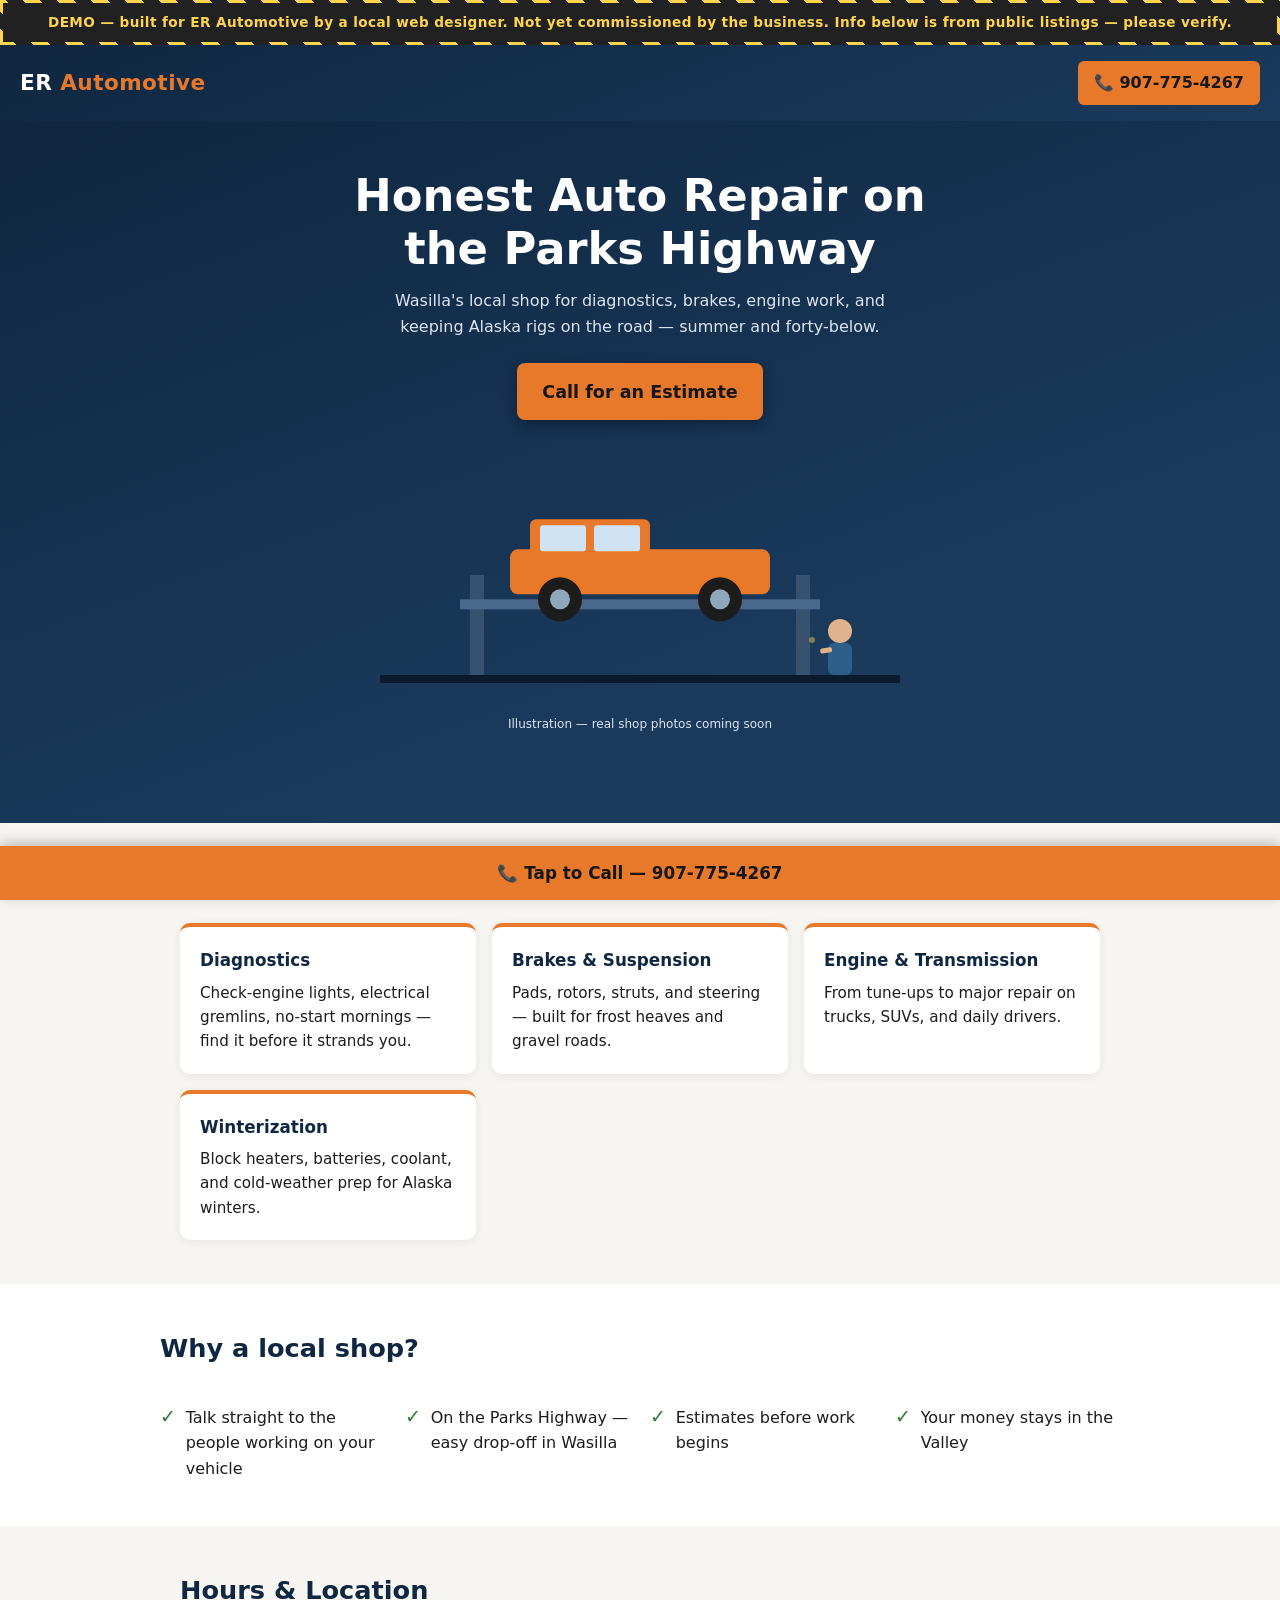
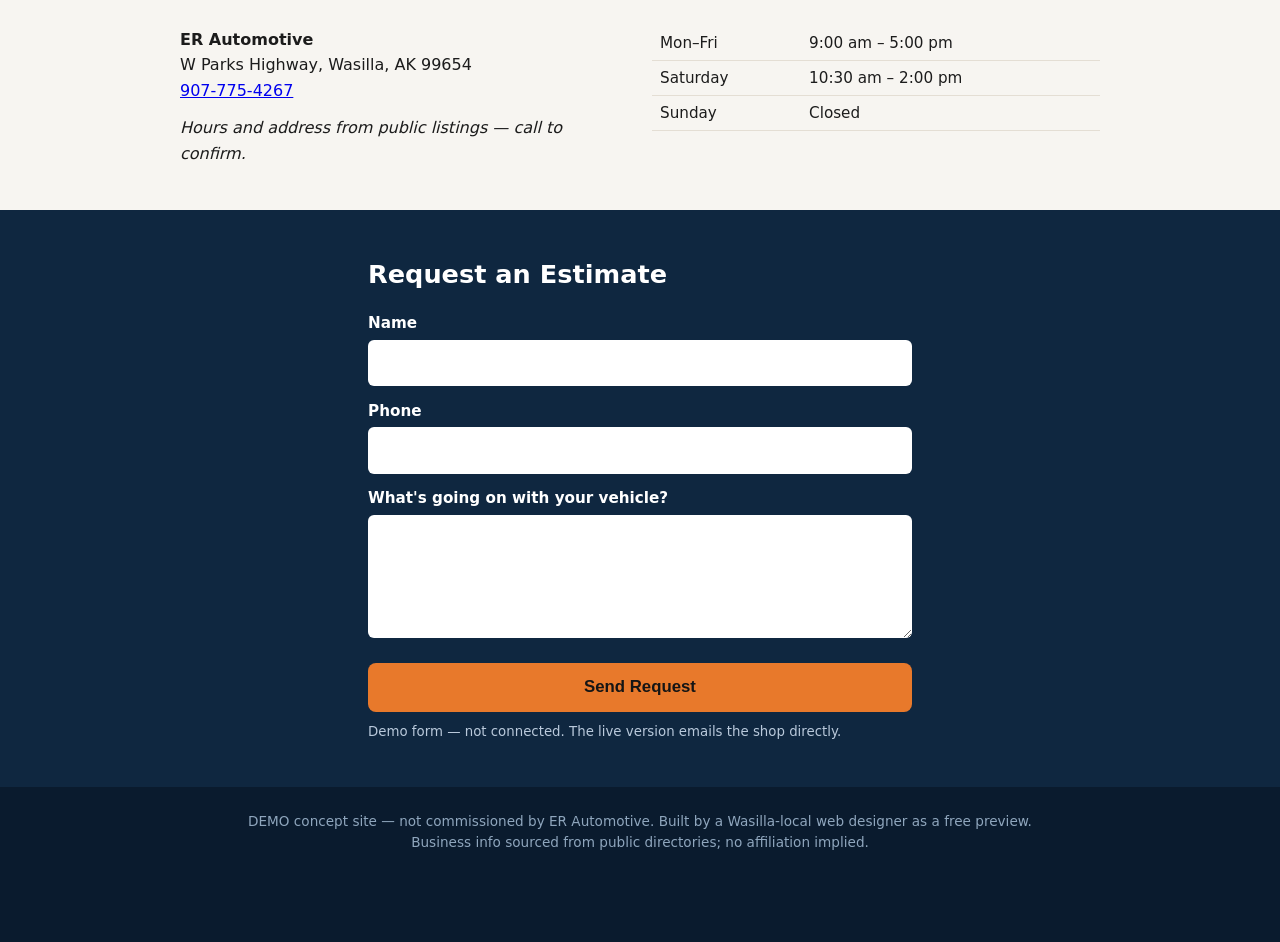
==== index.html @ adf7c4b4 "ER Automotive demo site (DEMO banner + noindex)" ====
<!DOCTYPE html>
<html lang="en">
<head>
<meta charset="UTF-8">
<meta name="viewport" content="width=device-width, initial-scale=1.0">
<meta name="robots" content="noindex, nofollow"><!-- DEMO: keep noindex until commissioned -->
<title>ER Automotive — Auto Repair in Wasilla, AK | DEMO</title>
<meta name="description" content="DEMO website concept for ER Automotive, Wasilla AK — honest auto repair on the Parks Highway.">
<meta name="theme-color" content="#0f2740">
<style>
:root{
  --navy:#0f2740; --navy2:#1b3a5c; --accent:#e8792b; --accent-dark:#c25f17;
  --paper:#f7f5f1; --ink:#1c1c1c; --ok:#2e7d32;
}
*{margin:0;padding:0;box-sizing:border-box}
html{scroll-behavior:smooth}
@media (prefers-reduced-motion: reduce){html{scroll-behavior:auto}*{animation:none!important;transition:none!important}}
body{font-family:system-ui,-apple-system,"Segoe UI",Roboto,sans-serif;color:var(--ink);background:var(--paper);line-height:1.6}
.demo-banner{background:repeating-linear-gradient(45deg,#ffd54f,#ffd54f 12px,#212121 12px,#212121 24px);padding:3px}
.demo-banner p{background:#212121;color:#ffd54f;text-align:center;font-weight:700;font-size:.85rem;padding:.55rem .75rem;letter-spacing:.03em}
header{background:linear-gradient(160deg,var(--navy),var(--navy2));color:#fff;padding:1rem 1.25rem;display:flex;align-items:center;justify-content:space-between;flex-wrap:wrap;gap:.5rem}
.logo{font-size:1.35rem;font-weight:800;letter-spacing:.02em}
.logo span{color:var(--accent)}
.call-top{background:var(--accent);color:#151515;font-weight:800;text-decoration:none;padding:.55rem 1rem;border-radius:6px}
.call-top:hover,.call-top:focus{background:#ffd54f}
.hero{background:linear-gradient(160deg,var(--navy) 0%,var(--navy2) 70%);color:#fff;padding:3rem 1.25rem 4rem;text-align:center}
.hero h1{font-size:clamp(1.7rem,5vw,2.8rem);line-height:1.2;max-width:38rem;margin:0 auto .75rem}
.hero p{max-width:34rem;margin:0 auto 1.5rem;color:#dbe6f2}
.cta{display:inline-block;background:var(--accent);color:#151515;font-weight:800;font-size:1.1rem;text-decoration:none;padding:.9rem 1.6rem;border-radius:8px;box-shadow:0 4px 14px rgba(0,0,0,.35)}
.cta:hover,.cta:focus{background:#ffd54f}
.hero-svg{max-width:520px;width:92%;margin:2.2rem auto 0;display:block}
.svg-caption{font-size:.75rem;color:#9fb4ca;margin-top:.4rem}
section{padding:2.75rem 1.25rem;max-width:60rem;margin:0 auto}
h2{font-size:1.6rem;color:var(--navy);margin-bottom:1rem}
.services{display:grid;grid-template-columns:repeat(auto-fit,minmax(230px,1fr));gap:1rem}
.card{background:#fff;border-radius:10px;padding:1.25rem;box-shadow:0 2px 8px rgba(15,39,64,.08);border-top:4px solid var(--accent)}
.card h3{color:var(--navy);margin-bottom:.4rem;font-size:1.05rem}
.card p{font-size:.95rem}
.why{background:#fff}
.why-wrap{max-width:60rem;margin:0 auto;display:grid;grid-template-columns:repeat(auto-fit,minmax(220px,1fr));gap:1.25rem}
.why-item{display:flex;gap:.6rem;align-items:flex-start}
.check{color:var(--ok);font-weight:900;font-size:1.2rem;line-height:1.3}
.hours-nap{display:grid;grid-template-columns:repeat(auto-fit,minmax(250px,1fr));gap:1.5rem}
.hours-nap table{border-collapse:collapse;width:100%}
.hours-nap td{padding:.3rem .5rem;border-bottom:1px solid #e4ded4;font-size:.95rem}
.quote{background:var(--navy);color:#fff}
.quote-inner{max-width:34rem;margin:0 auto}
.quote h2{color:#fff}
.quote label{display:block;font-weight:600;margin:.8rem 0 .25rem;font-size:.95rem}
.quote input,.quote textarea{width:100%;padding:.65rem;border:none;border-radius:6px;font:inherit}
.quote button{margin-top:1.1rem;width:100%;background:var(--accent);color:#151515;font-weight:800;font-size:1.05rem;border:none;padding:.9rem;border-radius:8px;cursor:pointer}
.quote button:hover{background:#ffd54f}
.quote small{display:block;margin-top:.6rem;color:#b9c9db}
footer{background:#0a1b2e;color:#8fa6bd;text-align:center;padding:1.5rem 1rem 5.5rem;font-size:.85rem}
.sticky-call{position:fixed;bottom:0;left:0;right:0;background:var(--accent);text-align:center;padding:.85rem;z-index:50;box-shadow:0 -3px 12px rgba(0,0,0,.25)}
.sticky-call a{color:#151515;font-weight:800;text-decoration:none;font-size:1.05rem}
.reveal{opacity:0;transform:translateY(18px);transition:opacity .6s ease,transform .6s ease}
.reveal.in{opacity:1;transform:none}
@media (max-width:480px){.hero{padding:2.2rem 1rem 3rem}section{padding:2rem 1rem}}
</style>
</head>
<body>

<div class="demo-banner"><p>DEMO — built for ER Automotive by a local web designer. Not yet commissioned by the business. Info below is from public listings — please verify.</p></div>

<header>
  <div class="logo">ER <span>Automotive</span></div>
  <!-- JUAN: verify phone with owner before commissioning -->
  <a class="call-top" href="tel:+19077754267">📞 907-775-4267</a>
</header>

<section class="hero" style="max-width:none">
  <h1>Honest Auto Repair on the Parks Highway</h1>
  <p>Wasilla's local shop for diagnostics, brakes, engine work, and keeping Alaska rigs on the road — summer and forty-below.</p>
  <a class="cta" href="tel:+19077754267">Call for an Estimate</a>
  <!-- Animated inline SVG: mechanic + truck on lift. Illustration, not a photo. -->
  <svg class="hero-svg" viewBox="0 0 520 260" role="img" aria-label="Illustration of a mechanic working on a pickup truck on a lift">
    <rect x="0" y="220" width="520" height="8" fill="#0a1b2e"/>
    <!-- lift posts -->
    <rect x="90" y="120" width="14" height="100" fill="#37516e"/>
    <rect x="416" y="120" width="14" height="100" fill="#37516e"/>
    <rect x="80" y="150" width="360" height="10" fill="#4a698c">
      <animate attributeName="y" values="150;140;150" dur="6s" repeatCount="indefinite"/>
    </rect>
    <!-- truck body -->
    <g>
      <animateTransform attributeName="transform" type="translate" values="0 0;0 -10;0 0" dur="6s" repeatCount="indefinite"/>
      <rect x="130" y="100" width="260" height="45" rx="8" fill="#e8792b"/>
      <rect x="150" y="70" width="120" height="40" rx="6" fill="#e8792b"/>
      <rect x="160" y="76" width="46" height="26" rx="3" fill="#cfe3f5"/>
      <rect x="214" y="76" width="46" height="26" rx="3" fill="#cfe3f5"/>
      <circle cx="180" cy="150" r="22" fill="#1c1c1c"/><circle cx="180" cy="150" r="10" fill="#8fa6bd"/>
      <circle cx="340" cy="150" r="22" fill="#1c1c1c"/><circle cx="340" cy="150" r="10" fill="#8fa6bd"/>
    </g>
    <!-- mechanic -->
    <g>
      <circle cx="460" cy="176" r="12" fill="#e0b18a"/>
      <rect x="448" y="188" width="24" height="32" rx="6" fill="#2e5f8a"/>
      <rect x="440" y="192" width="12" height="5" rx="2" fill="#e0b18a">
        <animateTransform attributeName="transform" type="rotate" values="0 452 194;-20 452 194;0 452 194" dur="2.2s" repeatCount="indefinite"/>
      </rect>
    </g>
    <!-- wrench sparkle -->
    <circle cx="432" cy="185" r="3" fill="#ffd54f">
      <animate attributeName="opacity" values="0;1;0" dur="2.2s" repeatCount="indefinite"/>
    </circle>
  </svg>
  <p class="svg-caption">Illustration — real shop photos coming soon</p>
</section>

<section class="reveal">
  <h2>Services</h2>
  <div class="services">
    <div class="card"><h3>Diagnostics</h3><p>Check-engine lights, electrical gremlins, no-start mornings — find it before it strands you.</p></div>
    <div class="card"><h3>Brakes &amp; Suspension</h3><p>Pads, rotors, struts, and steering — built for frost heaves and gravel roads.</p></div>
    <div class="card"><h3>Engine &amp; Transmission</h3><p>From tune-ups to major repair on trucks, SUVs, and daily drivers.</p></div>
    <div class="card"><h3>Winterization</h3><p>Block heaters, batteries, coolant, and cold-weather prep for Alaska winters.</p></div>
  </div>
  <!-- JUAN: confirm actual service list with owner — these are typical shop services, not verified claims -->
</section>

<section class="why reveal" style="max-width:none">
  <div class="why-wrap">
    <h2 style="grid-column:1/-1">Why a local shop?</h2>
    <div class="why-item"><span class="check">✓</span><p>Talk straight to the people working on your vehicle</p></div>
    <div class="why-item"><span class="check">✓</span><p>On the Parks Highway — easy drop-off in Wasilla</p></div>
    <div class="why-item"><span class="check">✓</span><p>Estimates before work begins</p></div>
    <div class="why-item"><span class="check">✓</span><p>Your money stays in the Valley</p></div>
  </div>
</section>

<section class="reveal">
  <h2>Hours &amp; Location</h2>
  <div class="hours-nap">
    <div>
      <!-- JUAN: ADDRESS CONFLICT in public listings (601 vs 3802 W Parks Hwy) — verify with owner -->
      <p><strong>ER Automotive</strong><br>W Parks Highway, Wasilla, AK 99654<br>
      <a href="tel:+19077754267">907-775-4267</a></p>
      <p style="margin-top:.75rem"><em>Hours and address from public listings — call to confirm.</em></p>
    </div>
    <div>
      <table>
        <tr><td>Mon–Fri</td><td>9:00 am – 5:00 pm</td></tr>
        <tr><td>Saturday</td><td>10:30 am – 2:00 pm</td></tr>
        <tr><td>Sunday</td><td>Closed</td></tr>
      </table>
    </div>
  </div>
</section>

<section class="quote reveal" style="max-width:none">
  <div class="quote-inner">
    <h2>Request an Estimate</h2>
    <!-- DEMO: form disabled. On commission: action="https://formsubmit.co/OWNER_EMAIL" method="POST" -->
    <form onsubmit="alert('Demo form — not connected yet. On the live site this goes straight to the shop\'s email.');return false">
      <label for="n">Name</label><input id="n" name="name" required>
      <label for="p">Phone</label><input id="p" name="phone" type="tel" required>
      <label for="m">What's going on with your vehicle?</label><textarea id="m" name="message" rows="4" required></textarea>
      <button type="submit">Send Request</button>
      <small>Demo form — not connected. The live version emails the shop directly.</small>
    </form>
  </div>
</section>

<footer>
  <p>DEMO concept site — not commissioned by ER Automotive. Built by a Wasilla-local web designer as a free preview.</p>
  <p>Business info sourced from public directories; no affiliation implied.</p>
</footer>

<div class="sticky-call"><a href="tel:+19077754267">📞 Tap to Call — 907-775-4267</a></div>

<script>
const io=new IntersectionObserver(es=>es.forEach(e=>{if(e.isIntersecting){e.target.classList.add('in');io.unobserve(e.target)}}),{threshold:.12});
document.querySelectorAll('.reveal').forEach(el=>io.observe(el));
setTimeout(()=>document.querySelectorAll('.reveal').forEach(el=>el.classList.add('in')),2500);// safety: never leave content hidden
</script>
</body>
</html>
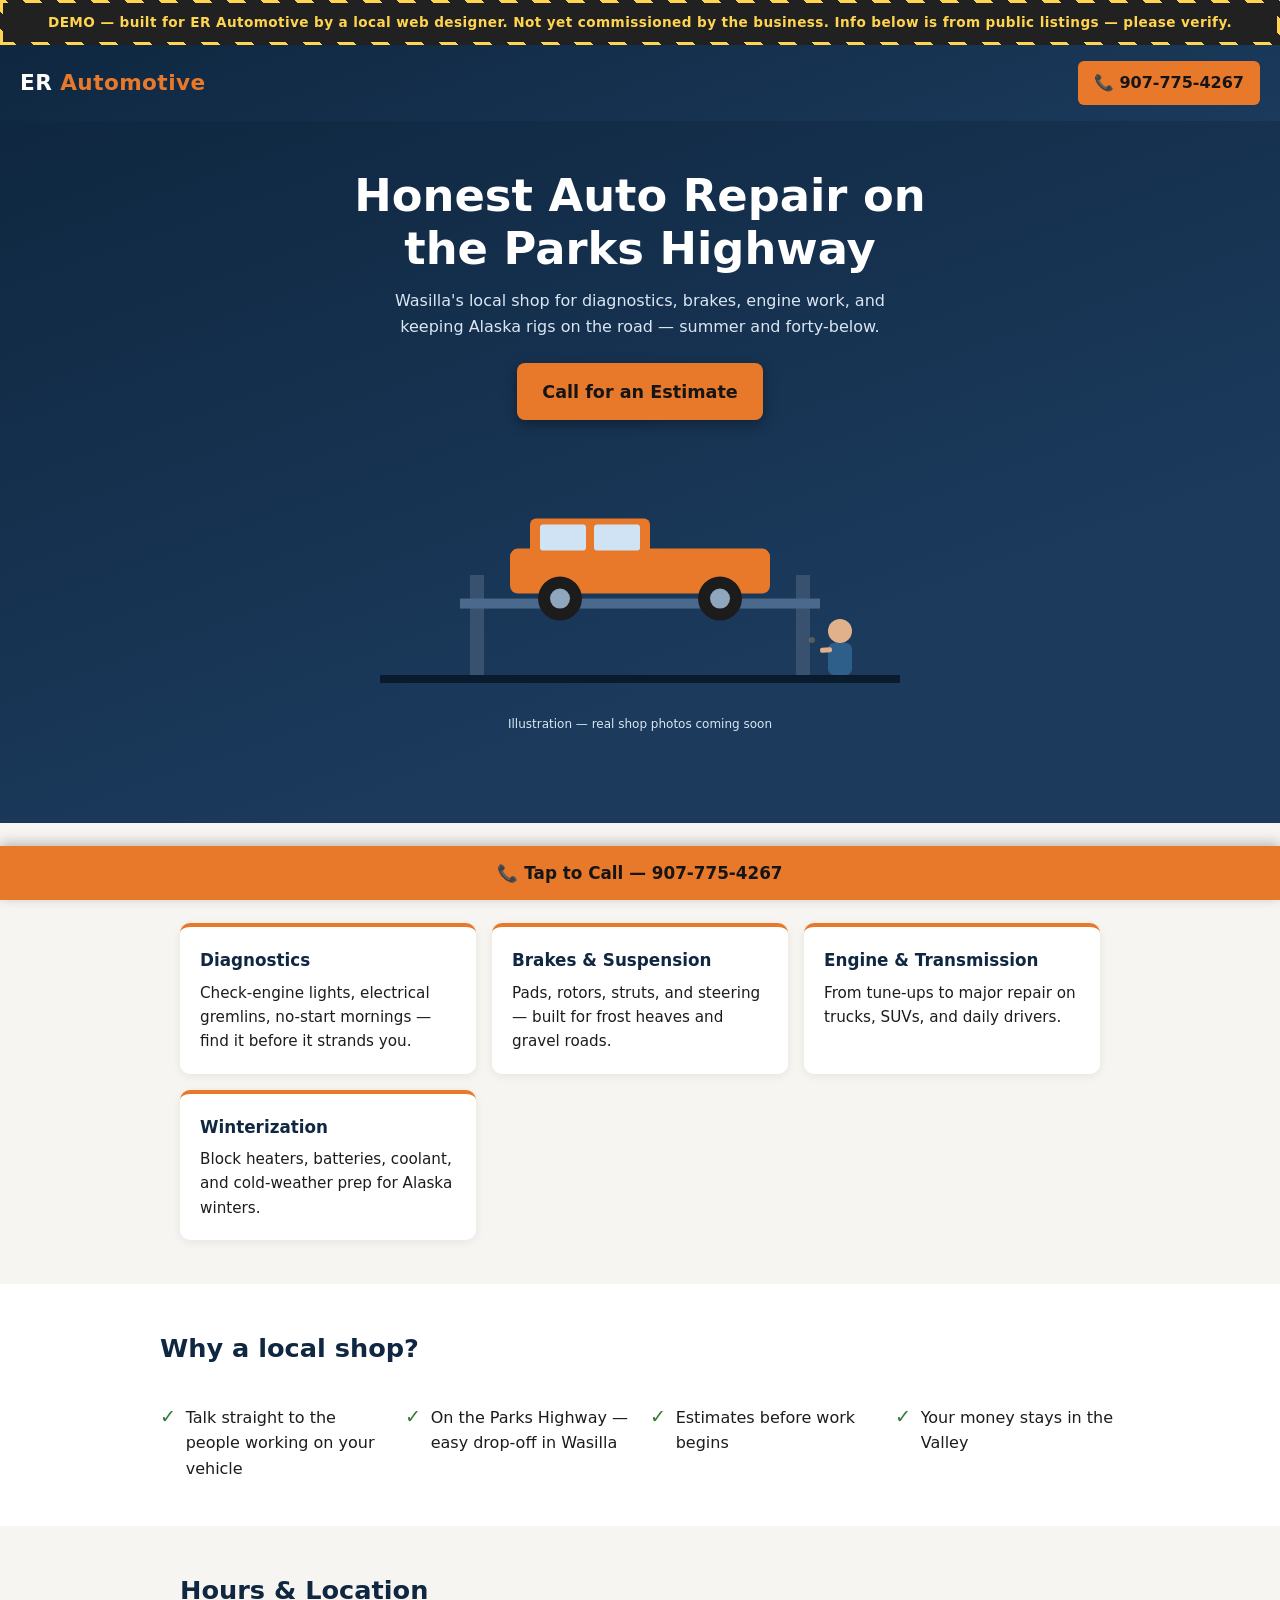
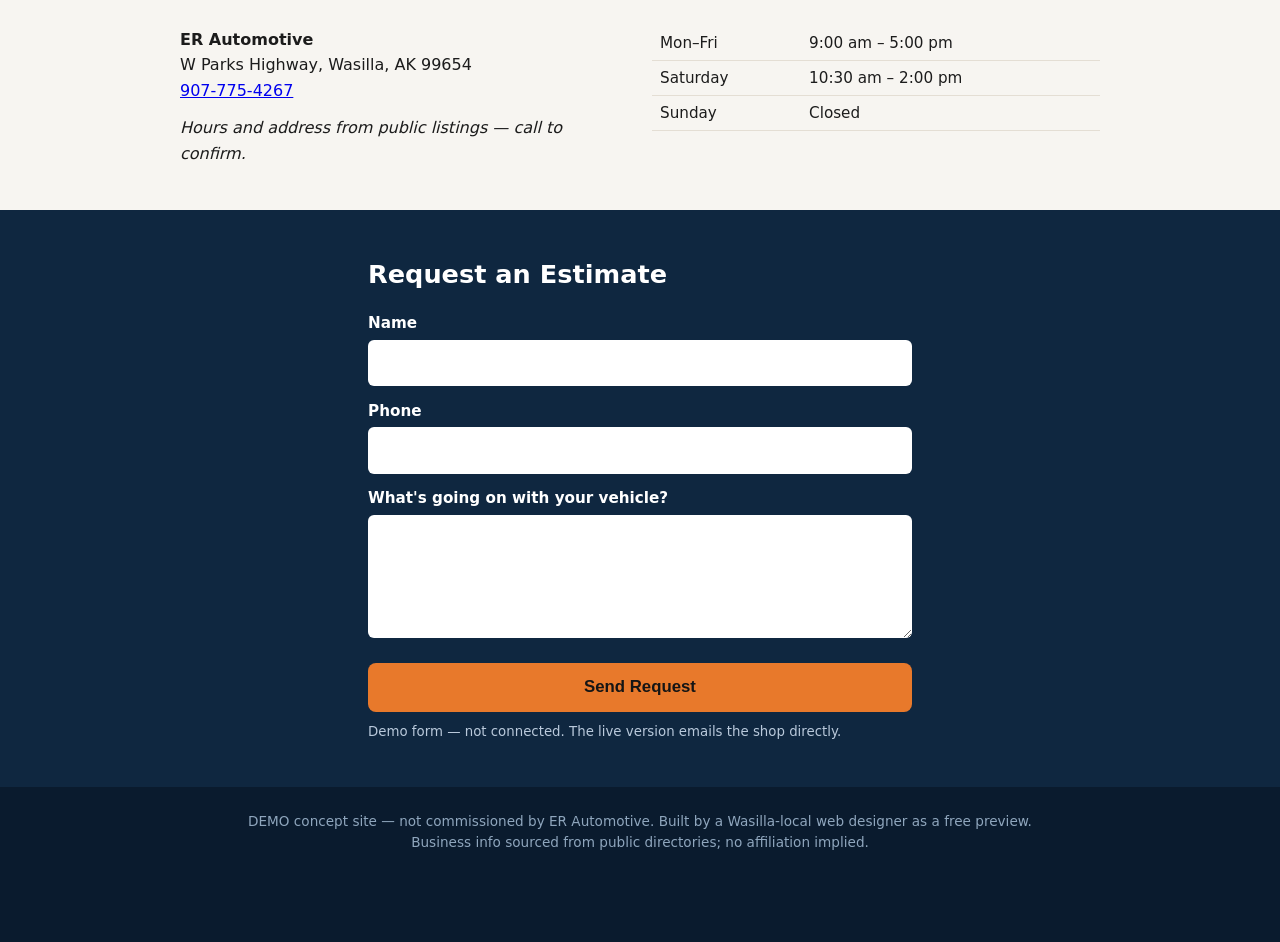
==== commit 2f278243: "Tie call-bar clearance to --callbar-h; drop owner-name comments Footer bottom padding was a bare 5.5" ====
--- a/index.html
+++ b/index.html
@@ -11,6 +11,7 @@
 :root{
   --navy:#0f2740; --navy2:#1b3a5c; --accent:#e8792b; --accent-dark:#c25f17;
   --paper:#f7f5f1; --ink:#1c1c1c; --ok:#2e7d32;
+  --callbar-h:56px;
 }
 *{margin:0;padding:0;box-sizing:border-box}
 html{scroll-behavior:smooth}
@@ -51,7 +52,18 @@
 .quote button{margin-top:1.1rem;width:100%;background:var(--accent);color:#151515;font-weight:800;font-size:1.05rem;border:none;padding:.9rem;border-radius:8px;cursor:pointer}
 .quote button:hover{background:#ffd54f}
 .quote small{display:block;margin-top:.6rem;color:#b9c9db}
-footer{background:#0a1b2e;color:#8fa6bd;text-align:center;padding:1.5rem 1rem 5.5rem;font-size:.85rem}
+/* --- Tap-to-Call bar clearance ---------------------------------------------
+   .sticky-call is position:fixed;bottom:0, so the bottom var(--callbar-h) of
+   every viewport is covered by the bar and is not usable space. The footer
+   therefore has to reserve that strip itself or its last line sits under the
+   bar once the page is scrolled to the end. This was previously a bare
+   `5.5rem` magic number that happened to be generous enough; tying it to
+   var(--callbar-h) keeps the two in sync if the bar's padding or font-size
+   ever changes. calc(2rem + var(--callbar-h)) = 88px, byte-for-byte the same
+   computed value as the old 5.5rem, so no layout metric moves today.
+   Measured clearance between the last footer line and the bar is 33.75px at
+   390x844 and 34.2px at 1440x900 (overlap 0px at both). */
+footer{background:#0a1b2e;color:#8fa6bd;text-align:center;padding:1.5rem 1rem calc(2rem + var(--callbar-h));font-size:.85rem}
 .sticky-call{position:fixed;bottom:0;left:0;right:0;background:var(--accent);text-align:center;padding:.85rem;z-index:50;box-shadow:0 -3px 12px rgba(0,0,0,.25)}
 .sticky-call a{color:#151515;font-weight:800;text-decoration:none;font-size:1.05rem}
 .reveal{opacity:0;transform:translateY(18px);transition:opacity .6s ease,transform .6s ease}
@@ -65,7 +77,7 @@
 
 <header>
   <div class="logo">ER <span>Automotive</span></div>
-  <!-- JUAN: verify phone with owner before commissioning -->
+  <!-- TODO (studio): verify phone with owner before commissioning -->
   <a class="call-top" href="tel:+19077754267">📞 907-775-4267</a>
 </header>
 
@@ -116,7 +128,7 @@
     <div class="card"><h3>Engine &amp; Transmission</h3><p>From tune-ups to major repair on trucks, SUVs, and daily drivers.</p></div>
     <div class="card"><h3>Winterization</h3><p>Block heaters, batteries, coolant, and cold-weather prep for Alaska winters.</p></div>
   </div>
-  <!-- JUAN: confirm actual service list with owner — these are typical shop services, not verified claims -->
+  <!-- TODO (studio): confirm actual service list with owner — these are typical shop services, not verified claims -->
 </section>
 
 <section class="why reveal" style="max-width:none">
@@ -133,7 +145,7 @@
   <h2>Hours &amp; Location</h2>
   <div class="hours-nap">
     <div>
-      <!-- JUAN: ADDRESS CONFLICT in public listings (601 vs 3802 W Parks Hwy) — verify with owner -->
+      <!-- TODO (studio): ADDRESS CONFLICT in public listings (601 vs 3802 W Parks Hwy) — verify with owner -->
       <p><strong>ER Automotive</strong><br>W Parks Highway, Wasilla, AK 99654<br>
       <a href="tel:+19077754267">907-775-4267</a></p>
       <p style="margin-top:.75rem"><em>Hours and address from public listings — call to confirm.</em></p>
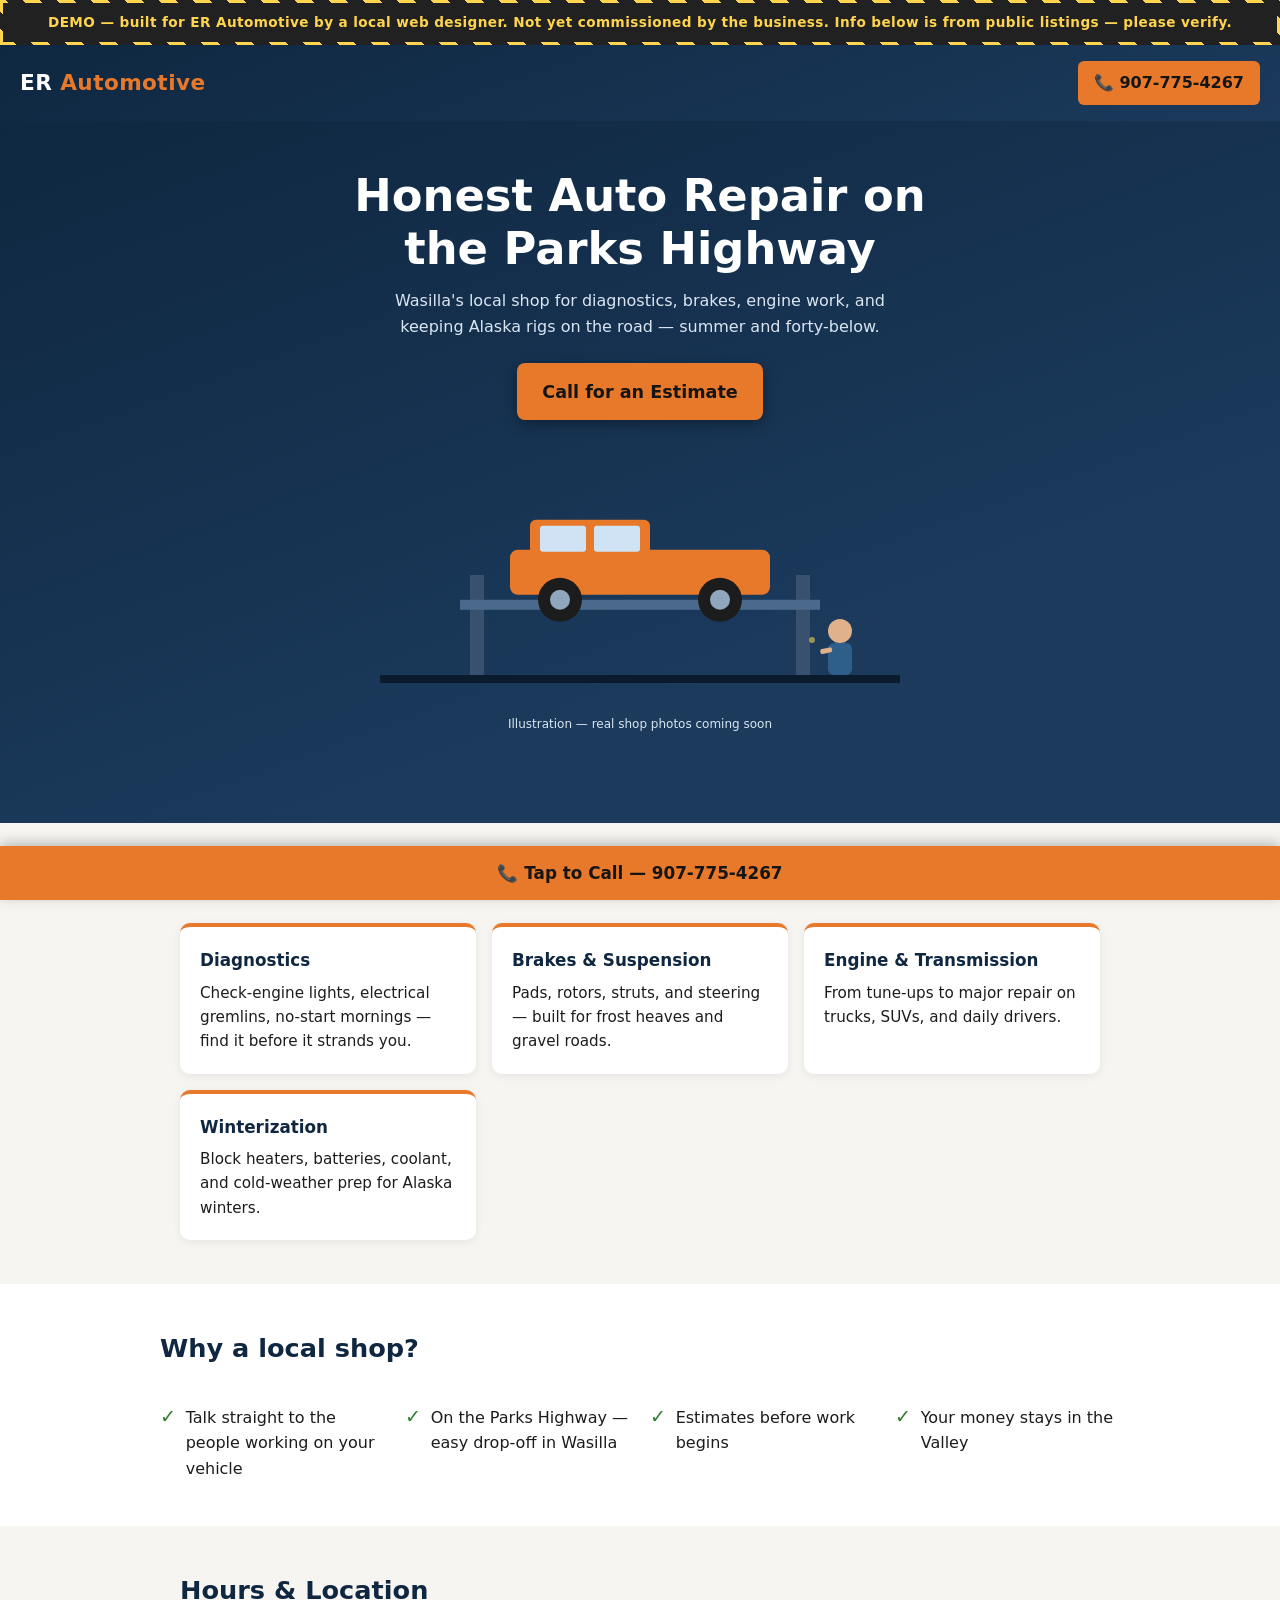
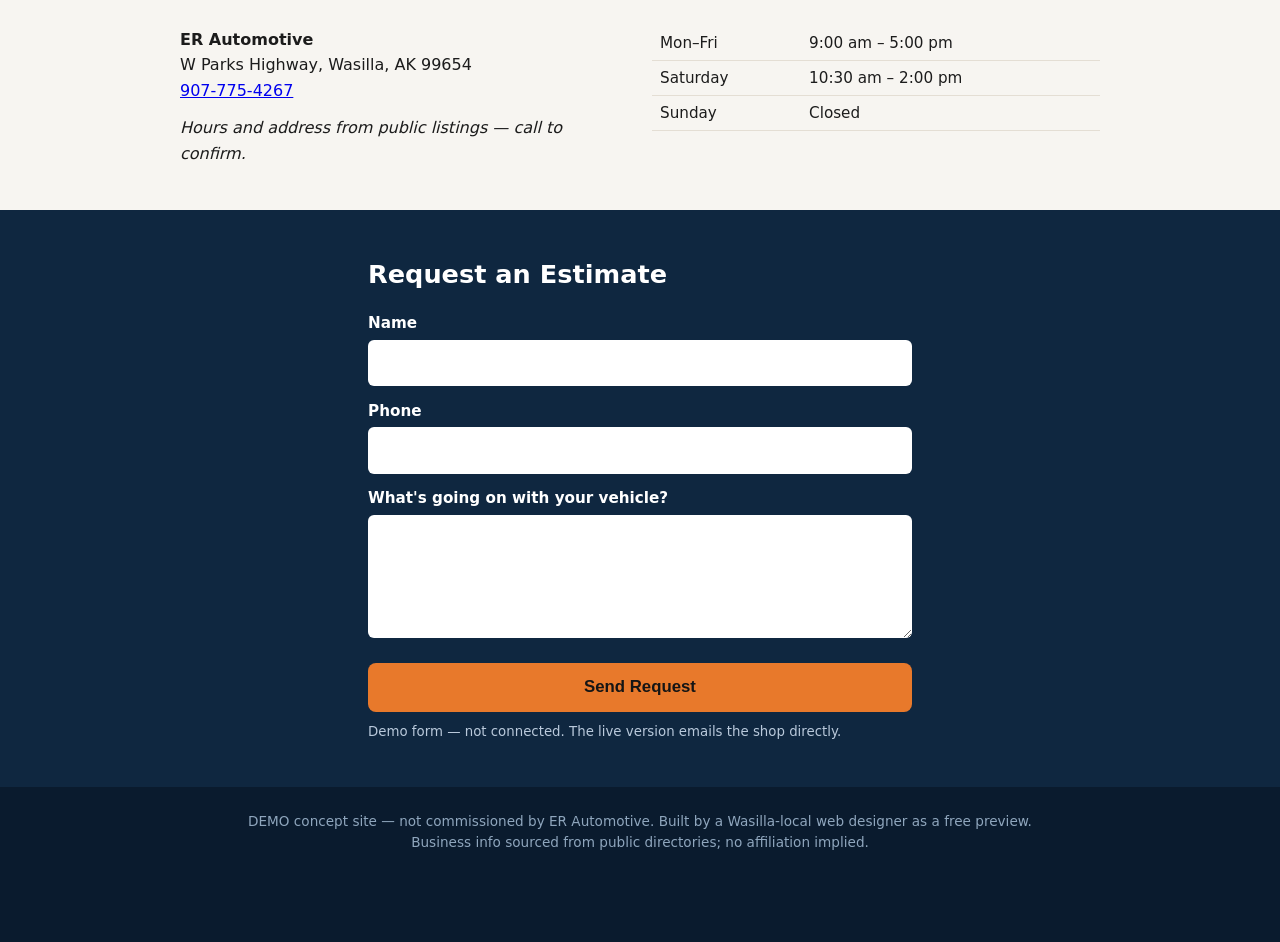
==== commit 240507e0: "stop serving internal studio TODOs in public bytes (notes moved to revenue/web_agency/demos/_interna" ====
--- a/index.html
+++ b/index.html
@@ -77,7 +77,6 @@
 
 <header>
   <div class="logo">ER <span>Automotive</span></div>
-  <!-- TODO (studio): verify phone with owner before commissioning -->
   <a class="call-top" href="tel:+19077754267">📞 907-775-4267</a>
 </header>
 
@@ -128,7 +127,6 @@
     <div class="card"><h3>Engine &amp; Transmission</h3><p>From tune-ups to major repair on trucks, SUVs, and daily drivers.</p></div>
     <div class="card"><h3>Winterization</h3><p>Block heaters, batteries, coolant, and cold-weather prep for Alaska winters.</p></div>
   </div>
-  <!-- TODO (studio): confirm actual service list with owner — these are typical shop services, not verified claims -->
 </section>
 
 <section class="why reveal" style="max-width:none">
@@ -145,7 +143,6 @@
   <h2>Hours &amp; Location</h2>
   <div class="hours-nap">
     <div>
-      <!-- TODO (studio): ADDRESS CONFLICT in public listings (601 vs 3802 W Parks Hwy) — verify with owner -->
       <p><strong>ER Automotive</strong><br>W Parks Highway, Wasilla, AK 99654<br>
       <a href="tel:+19077754267">907-775-4267</a></p>
       <p style="margin-top:.75rem"><em>Hours and address from public listings — call to confirm.</em></p>
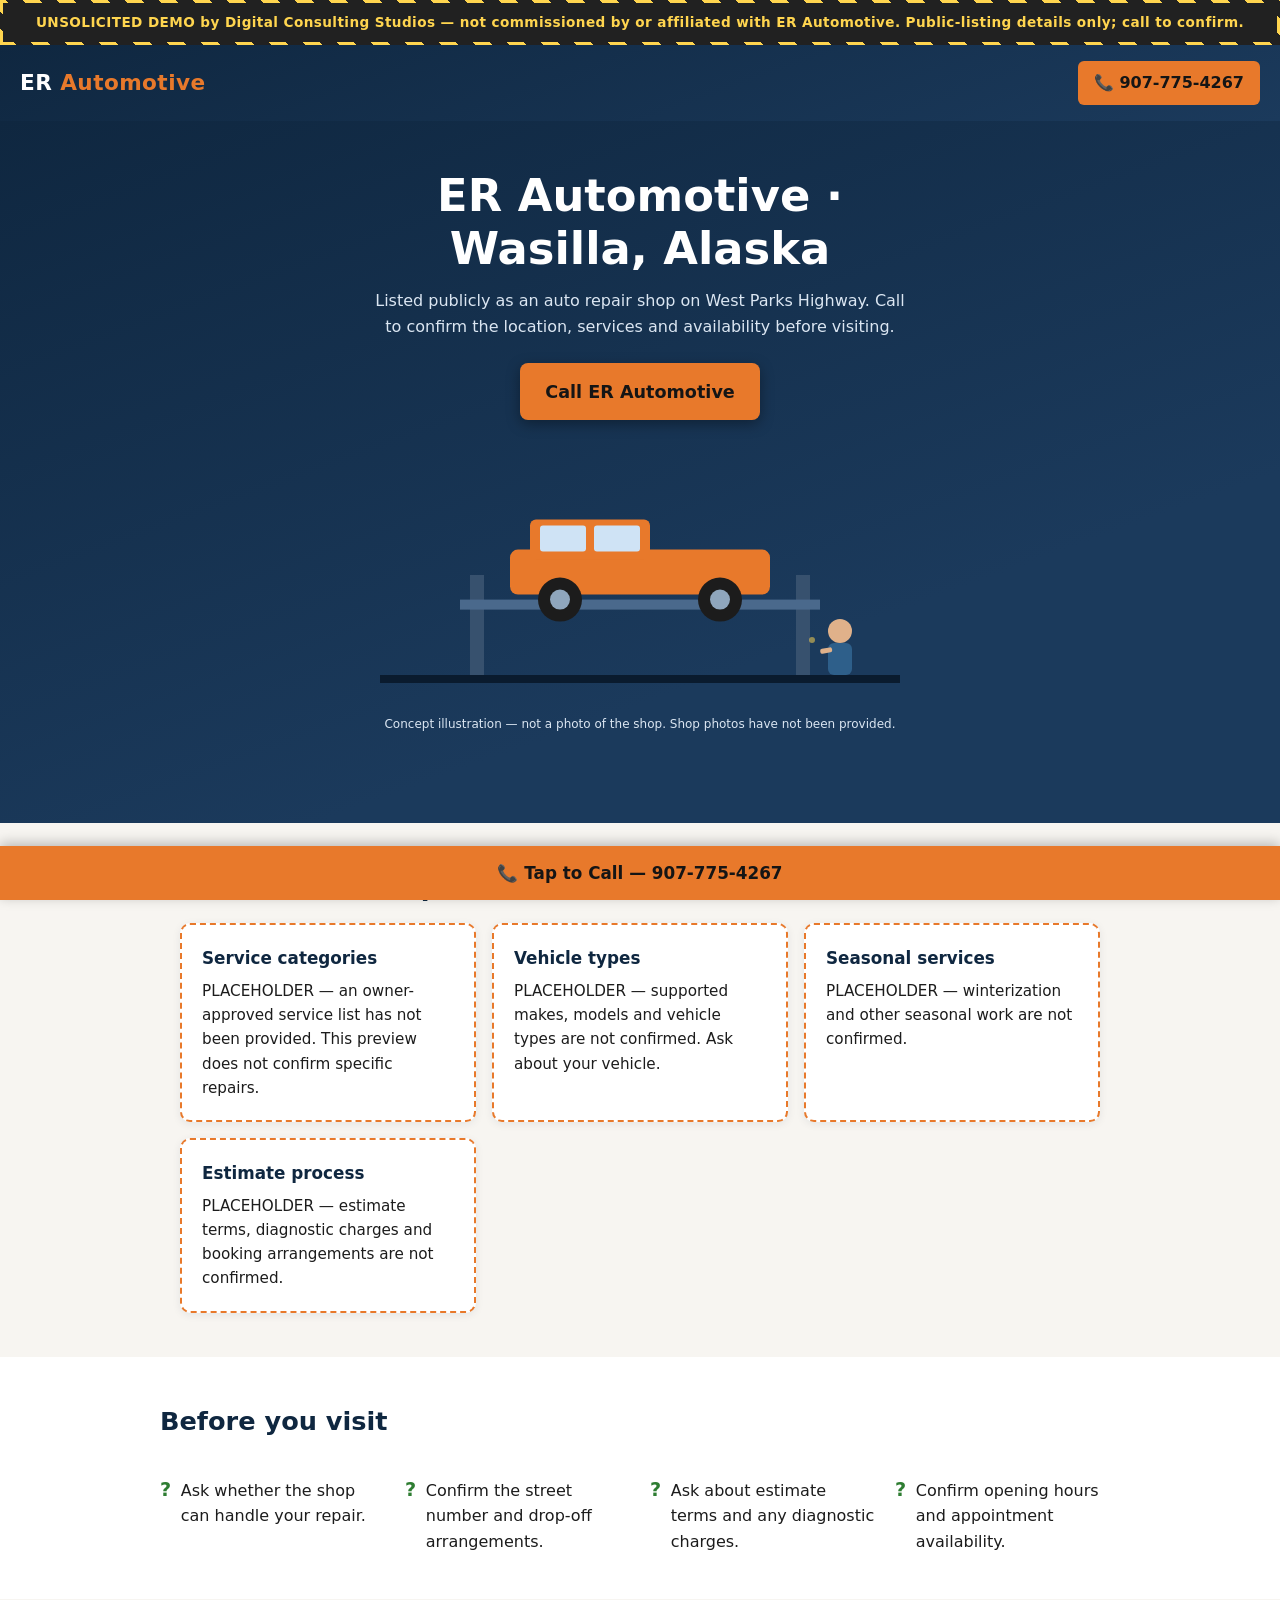
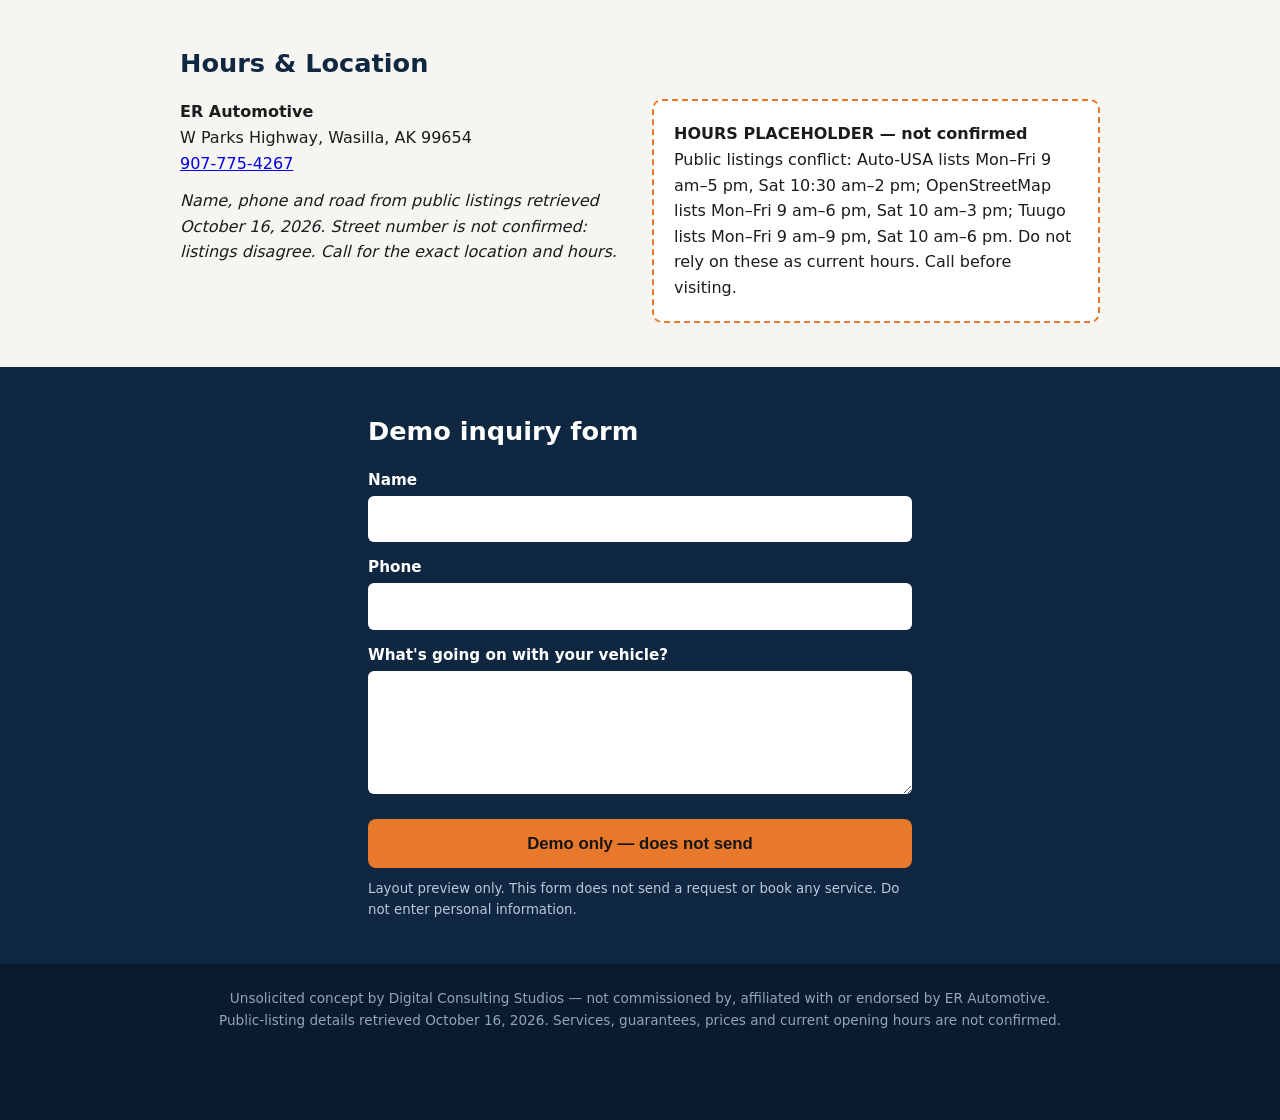
==== commit fcd49a4a: "Audit factual claims; replace unverified services and conflicting hours with explicit placeholders" ====
--- a/index.html
+++ b/index.html
@@ -3,9 +3,9 @@
 <head>
 <meta charset="UTF-8">
 <meta name="viewport" content="width=device-width, initial-scale=1.0">
-<meta name="robots" content="noindex, nofollow"><!-- DEMO: keep noindex until commissioned -->
+<meta name="robots" content="noindex, nofollow">
 <title>ER Automotive — Auto Repair in Wasilla, AK | DEMO</title>
-<meta name="description" content="DEMO website concept for ER Automotive, Wasilla AK — honest auto repair on the Parks Highway.">
+<meta name="description" content="Unsolicited demo concept for ER Automotive in Wasilla, Alaska. Public-listing contact details; services and hours are not confirmed.">
 <meta name="theme-color" content="#0f2740">
 <style>
 :root{
@@ -37,6 +37,8 @@
 .card{background:#fff;border-radius:10px;padding:1.25rem;box-shadow:0 2px 8px rgba(15,39,64,.08);border-top:4px solid var(--accent)}
 .card h3{color:var(--navy);margin-bottom:.4rem;font-size:1.05rem}
 .card p{font-size:.95rem}
+.ph-box{border:2px dashed var(--accent);border-radius:10px;padding:1.25rem;background:#fff;color:var(--ink)}
+.card.ph-box{border-top:2px dashed var(--accent)}
 .why{background:#fff}
 .why-wrap{max-width:60rem;margin:0 auto;display:grid;grid-template-columns:repeat(auto-fit,minmax(220px,1fr));gap:1.25rem}
 .why-item{display:flex;gap:.6rem;align-items:flex-start}
@@ -69,11 +71,12 @@
 .reveal{opacity:0;transform:translateY(18px);transition:opacity .6s ease,transform .6s ease}
 .reveal.in{opacity:1;transform:none}
 @media (max-width:480px){.hero{padding:2.2rem 1rem 3rem}section{padding:2rem 1rem}}
+@media (prefers-reduced-motion: reduce){.hero h1,.hero p,.hero .cta,.reveal{opacity:1!important;transform:none!important;animation:none!important}}
 </style>
 </head>
 <body>
 
-<div class="demo-banner"><p>DEMO — built for ER Automotive by a local web designer. Not yet commissioned by the business. Info below is from public listings — please verify.</p></div>
+<div class="demo-banner"><p>UNSOLICITED DEMO by Digital Consulting Studios — not commissioned by or affiliated with ER Automotive. Public-listing details only; call to confirm.</p></div>
 
 <header>
   <div class="logo">ER <span>Automotive</span></div>
@@ -81,9 +84,9 @@
 </header>
 
 <section class="hero" style="max-width:none">
-  <h1>Honest Auto Repair on the Parks Highway</h1>
-  <p>Wasilla's local shop for diagnostics, brakes, engine work, and keeping Alaska rigs on the road — summer and forty-below.</p>
-  <a class="cta" href="tel:+19077754267">Call for an Estimate</a>
+  <h1>ER Automotive · Wasilla, Alaska</h1>
+  <p>Listed publicly as an auto repair shop on West Parks Highway. Call to confirm the location, services and availability before visiting.</p>
+  <a class="cta" href="tel:+19077754267">Call ER Automotive</a>
   <!-- Animated inline SVG: mechanic + truck on lift. Illustration, not a photo. -->
   <svg class="hero-svg" viewBox="0 0 520 260" role="img" aria-label="Illustration of a mechanic working on a pickup truck on a lift">
     <rect x="0" y="220" width="520" height="8" fill="#0a1b2e"/>
@@ -116,26 +119,26 @@
       <animate attributeName="opacity" values="0;1;0" dur="2.2s" repeatCount="indefinite"/>
     </circle>
   </svg>
-  <p class="svg-caption">Illustration — real shop photos coming soon</p>
+  <p class="svg-caption">Concept illustration — not a photo of the shop. Shop photos have not been provided.</p>
 </section>
 
 <section class="reveal">
-  <h2>Services</h2>
+  <h2>Service details · placeholder</h2>
   <div class="services">
-    <div class="card"><h3>Diagnostics</h3><p>Check-engine lights, electrical gremlins, no-start mornings — find it before it strands you.</p></div>
-    <div class="card"><h3>Brakes &amp; Suspension</h3><p>Pads, rotors, struts, and steering — built for frost heaves and gravel roads.</p></div>
-    <div class="card"><h3>Engine &amp; Transmission</h3><p>From tune-ups to major repair on trucks, SUVs, and daily drivers.</p></div>
-    <div class="card"><h3>Winterization</h3><p>Block heaters, batteries, coolant, and cold-weather prep for Alaska winters.</p></div>
+    <div class="card ph-box"><h3>Service categories</h3><p>PLACEHOLDER — an owner-approved service list has not been provided. This preview does not confirm specific repairs.</p></div>
+    <div class="card ph-box"><h3>Vehicle types</h3><p>PLACEHOLDER — supported makes, models and vehicle types are not confirmed. Ask about your vehicle.</p></div>
+    <div class="card ph-box"><h3>Seasonal services</h3><p>PLACEHOLDER — winterization and other seasonal work are not confirmed.</p></div>
+    <div class="card ph-box"><h3>Estimate process</h3><p>PLACEHOLDER — estimate terms, diagnostic charges and booking arrangements are not confirmed.</p></div>
   </div>
 </section>
 
 <section class="why reveal" style="max-width:none">
   <div class="why-wrap">
-    <h2 style="grid-column:1/-1">Why a local shop?</h2>
-    <div class="why-item"><span class="check">✓</span><p>Talk straight to the people working on your vehicle</p></div>
-    <div class="why-item"><span class="check">✓</span><p>On the Parks Highway — easy drop-off in Wasilla</p></div>
-    <div class="why-item"><span class="check">✓</span><p>Estimates before work begins</p></div>
-    <div class="why-item"><span class="check">✓</span><p>Your money stays in the Valley</p></div>
+    <h2 style="grid-column:1/-1">Before you visit</h2>
+    <div class="why-item"><span class="check">?</span><p>Ask whether the shop can handle your repair.</p></div>
+    <div class="why-item"><span class="check">?</span><p>Confirm the street number and drop-off arrangements.</p></div>
+    <div class="why-item"><span class="check">?</span><p>Ask about estimate terms and any diagnostic charges.</p></div>
+    <div class="why-item"><span class="check">?</span><p>Confirm opening hours and appointment availability.</p></div>
   </div>
 </section>
 
@@ -145,35 +148,30 @@
     <div>
       <p><strong>ER Automotive</strong><br>W Parks Highway, Wasilla, AK 99654<br>
       <a href="tel:+19077754267">907-775-4267</a></p>
-      <p style="margin-top:.75rem"><em>Hours and address from public listings — call to confirm.</em></p>
+      <p style="margin-top:.75rem"><em>Name, phone and road from public listings retrieved October 16, 2026. Street number is not confirmed: listings disagree. Call for the exact location and hours.</em></p>
     </div>
     <div>
-      <table>
-        <tr><td>Mon–Fri</td><td>9:00 am – 5:00 pm</td></tr>
-        <tr><td>Saturday</td><td>10:30 am – 2:00 pm</td></tr>
-        <tr><td>Sunday</td><td>Closed</td></tr>
-      </table>
+      <div class="ph-box"><strong>HOURS PLACEHOLDER — not confirmed</strong><p>Public listings conflict: Auto-USA lists Mon–Fri 9 am–5 pm, Sat 10:30 am–2 pm; OpenStreetMap lists Mon–Fri 9 am–6 pm, Sat 10 am–3 pm; Tuugo lists Mon–Fri 9 am–9 pm, Sat 10 am–6 pm. Do not rely on these as current hours. Call before visiting.</p></div>
     </div>
   </div>
 </section>
 
 <section class="quote reveal" style="max-width:none">
   <div class="quote-inner">
-    <h2>Request an Estimate</h2>
-    <!-- DEMO: form disabled. On commission: action="https://formsubmit.co/OWNER_EMAIL" method="POST" -->
-    <form onsubmit="alert('Demo form — not connected yet. On the live site this goes straight to the shop\'s email.');return false">
+    <h2>Demo inquiry form</h2>
+    <form onsubmit="alert('Demo only. Nothing is sent or stored.');return false">
       <label for="n">Name</label><input id="n" name="name" required>
       <label for="p">Phone</label><input id="p" name="phone" type="tel" required>
       <label for="m">What's going on with your vehicle?</label><textarea id="m" name="message" rows="4" required></textarea>
-      <button type="submit">Send Request</button>
-      <small>Demo form — not connected. The live version emails the shop directly.</small>
+      <button type="submit">Demo only — does not send</button>
+      <small>Layout preview only. This form does not send a request or book any service. Do not enter personal information.</small>
     </form>
   </div>
 </section>
 
 <footer>
-  <p>DEMO concept site — not commissioned by ER Automotive. Built by a Wasilla-local web designer as a free preview.</p>
-  <p>Business info sourced from public directories; no affiliation implied.</p>
+  <p>Unsolicited concept by Digital Consulting Studios — not commissioned by, affiliated with or endorsed by ER Automotive.</p>
+  <p>Public-listing details retrieved October 16, 2026. Services, guarantees, prices and current opening hours are not confirmed.</p>
 </footer>
 
 <div class="sticky-call"><a href="tel:+19077754267">📞 Tap to Call — 907-775-4267</a></div>
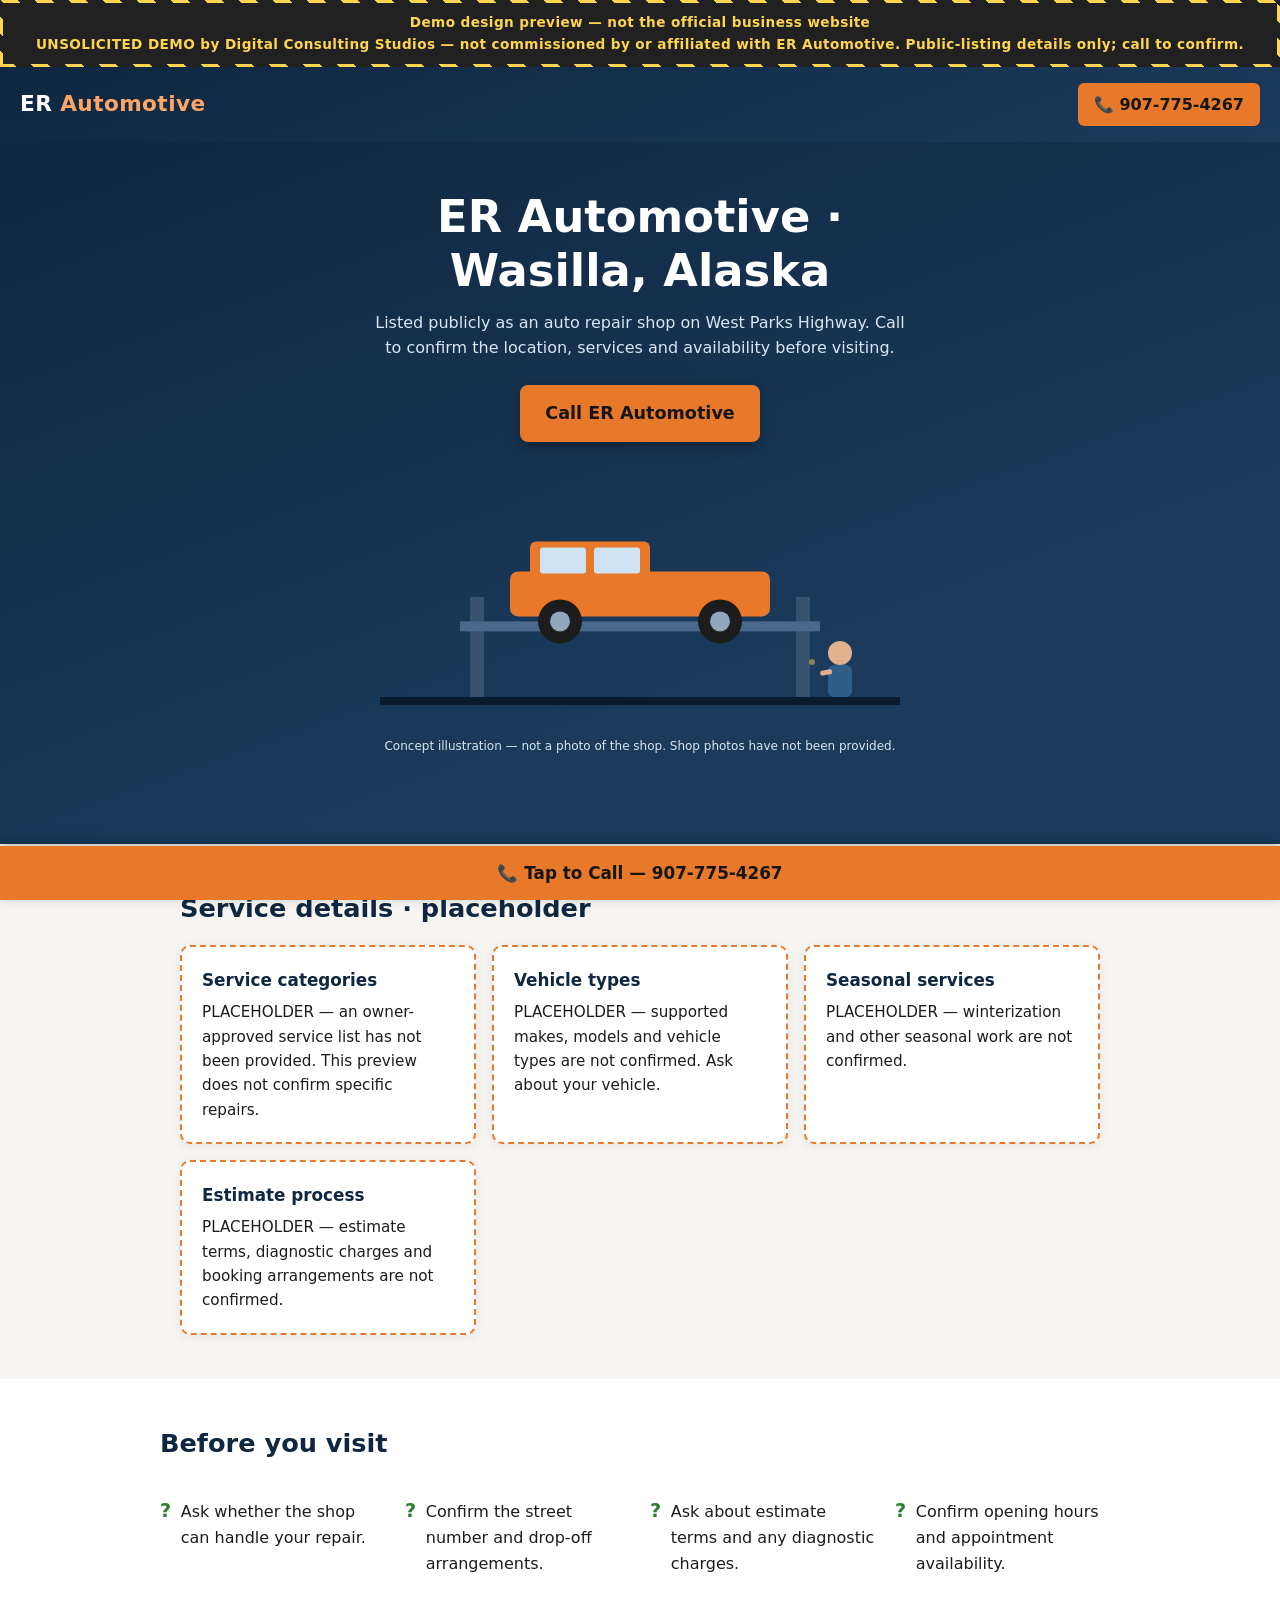
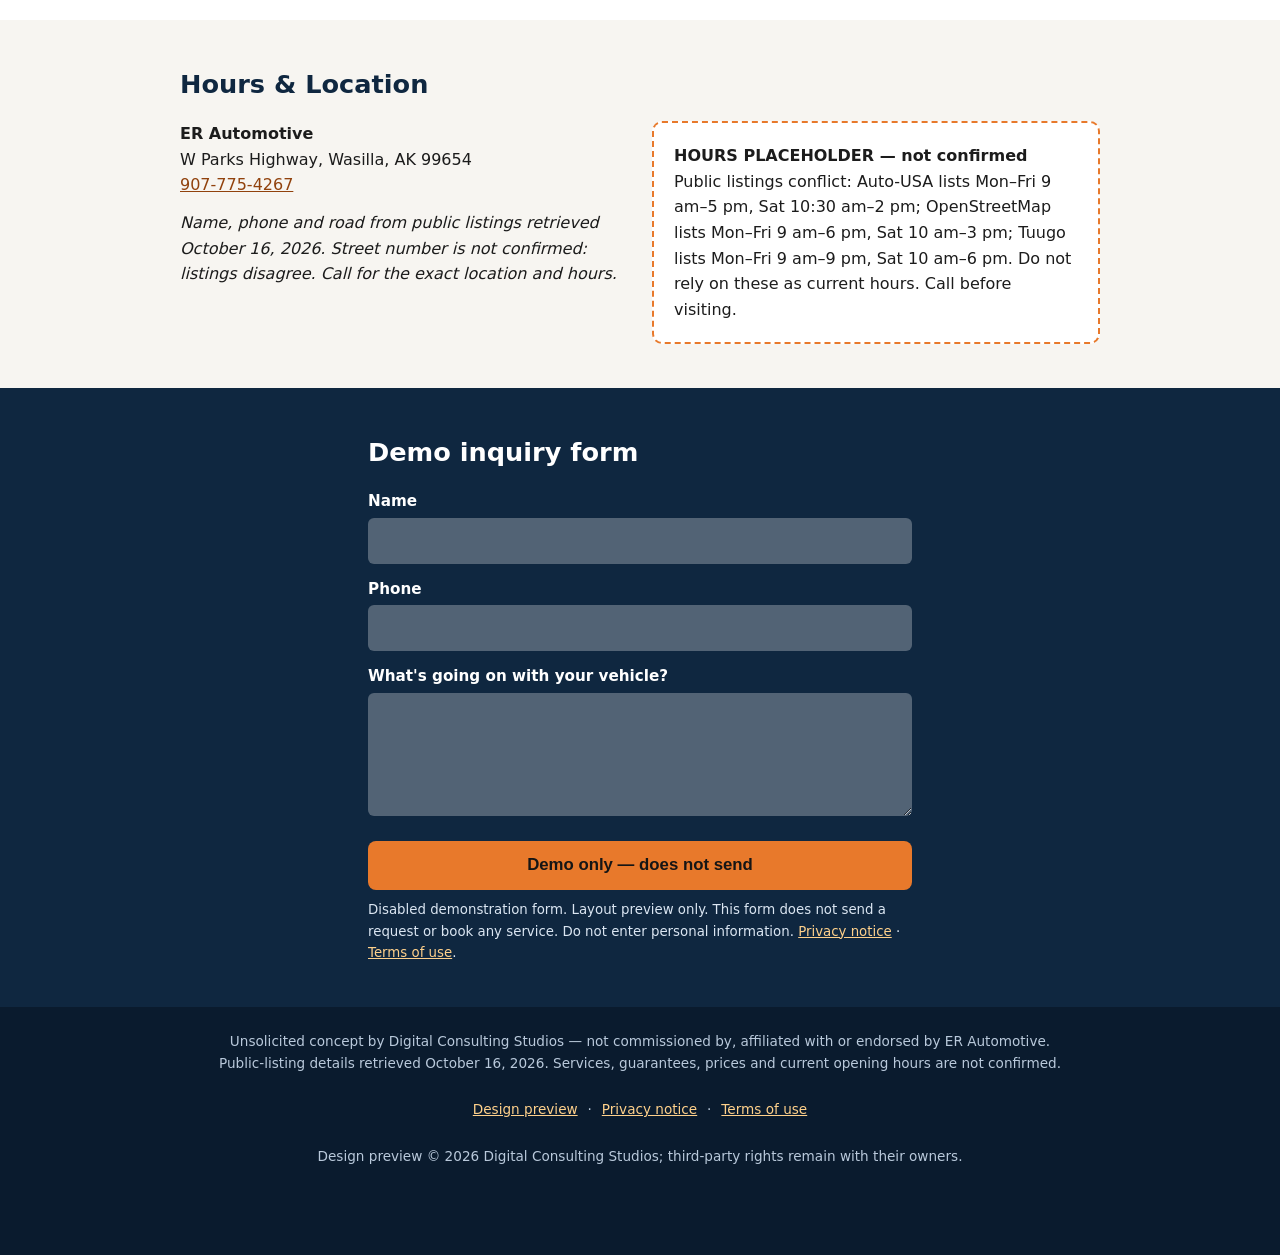
==== commit c8d404b2: "fix: disclose demo privacy terms and accessible preview behavior" ====
--- a/index.html
+++ b/index.html
@@ -68,21 +68,25 @@
 footer{background:#0a1b2e;color:#8fa6bd;text-align:center;padding:1.5rem 1rem calc(2rem + var(--callbar-h));font-size:.85rem}
 .sticky-call{position:fixed;bottom:0;left:0;right:0;background:var(--accent);text-align:center;padding:.85rem;z-index:50;box-shadow:0 -3px 12px rgba(0,0,0,.25)}
 .sticky-call a{color:#151515;font-weight:800;text-decoration:none;font-size:1.05rem}
-.reveal{opacity:0;transform:translateY(18px);transition:opacity .6s ease,transform .6s ease}
-.reveal.in{opacity:1;transform:none}
+html.js .reveal{opacity:0;transform:translateY(18px);transition:opacity .6s ease,transform .6s ease}
+html.js .reveal.in{opacity:1;transform:none}
 @media (max-width:480px){.hero{padding:2.2rem 1rem 3rem}section{padding:2rem 1rem}}
 @media (prefers-reduced-motion: reduce){.hero h1,.hero p,.hero .cta,.reveal{opacity:1!important;transform:none!important;animation:none!important}}
 </style>
+<link rel="stylesheet" href="compliance.css">
+<script>document.documentElement.classList.add("js");setTimeout(function(){document.querySelectorAll(".reveal").forEach(function(e){e.classList.add("in")})},2200);document.addEventListener("DOMContentLoaded",function(){if(matchMedia("(prefers-reduced-motion: reduce)").matches){document.querySelectorAll("svg").forEach(function(s){if(s.pauseAnimations)s.pauseAnimations()})}});</script>
 </head>
 <body>
+<a class="skip-link" href="#main">Skip to content</a>
 
-<div class="demo-banner"><p>UNSOLICITED DEMO by Digital Consulting Studios — not commissioned by or affiliated with ER Automotive. Public-listing details only; call to confirm.</p></div>
+<div class="demo-banner"><p>Demo design preview — not the official business website<br>UNSOLICITED DEMO by Digital Consulting Studios — not commissioned by or affiliated with ER Automotive. Public-listing details only; call to confirm.</p></div>
 
 <header>
   <div class="logo">ER <span>Automotive</span></div>
   <a class="call-top" href="tel:+19077754267">📞 907-775-4267</a>
 </header>
 
+<main id="main">
 <section class="hero" style="max-width:none">
   <h1>ER Automotive · Wasilla, Alaska</h1>
   <p>Listed publicly as an auto repair shop on West Parks Highway. Call to confirm the location, services and availability before visiting.</p>
@@ -159,19 +163,21 @@
 <section class="quote reveal" style="max-width:none">
   <div class="quote-inner">
     <h2>Demo inquiry form</h2>
-    <form onsubmit="alert('Demo only. Nothing is sent or stored.');return false">
-      <label for="n">Name</label><input id="n" name="name" required>
-      <label for="p">Phone</label><input id="p" name="phone" type="tel" required>
-      <label for="m">What's going on with your vehicle?</label><textarea id="m" name="message" rows="4" required></textarea>
-      <button type="submit">Demo only — does not send</button>
-      <small>Layout preview only. This form does not send a request or book any service. Do not enter personal information.</small>
+    <form class="reveal" aria-describedby="demo-form-note" onsubmit="return false">
+      <label for="n">Name</label><input disabled id="n" name="name" required>
+      <label for="p">Phone</label><input disabled id="p" name="phone" type="tel" required>
+      <label for="m">What's going on with your vehicle?</label><textarea disabled id="m" name="message" rows="4" required></textarea>
+      <button disabled type="submit">Demo only — does not send</button>
+      <small id="demo-form-note">Disabled demonstration form. Layout preview only. This form does not send a request or book any service. Do not enter personal information. <a href="privacy.html">Privacy notice</a> · <a href="terms.html">Terms of use</a>.</small>
     </form>
   </div>
 </section>
 
+</main>
 <footer>
   <p>Unsolicited concept by Digital Consulting Studios — not commissioned by, affiliated with or endorsed by ER Automotive.</p>
   <p>Public-listing details retrieved October 16, 2026. Services, guarantees, prices and current opening hours are not confirmed.</p>
+<nav class="legal-nav" aria-label="Preview policies"><a href="index.html">Design preview</a> · <a href="privacy.html">Privacy notice</a> · <a href="terms.html">Terms of use</a></nav><p>Design preview © 2026 Digital Consulting Studios; third-party rights remain with their owners.</p>
 </footer>
 
 <div class="sticky-call"><a href="tel:+19077754267">📞 Tap to Call — 907-775-4267</a></div>
--- a/compliance.css
+++ b/compliance.css
@@ -0,0 +1,31 @@
+/* Scoped mechanical accessibility and policy additions; retain original design. */
+:root{--legal-bg:#f7f5f1;--legal-panel:#ffffff;--legal-text:#1c1c1c;--legal-link:#91420d;--legal-muted:#454545}
+html{scroll-padding-top:7rem;scroll-padding-bottom:5rem}
+:where(a,button,input,textarea,[tabindex]):focus-visible{outline:3px solid #ffd54f!important;outline-offset:4px!important;box-shadow:0 0 0 6px #101820!important}
+a{color:var(--legal-link)}
+.skip-link{position:fixed;top:8px;left:8px;z-index:200;transform:translateY(-200%);padding:.7rem 1rem;background:#111;color:#ffd54f;font:700 1rem system-ui}
+.skip-link:focus{transform:none}
+.legal-nav{margin:1rem auto;line-height:2.5}
+.legal-nav a,.legal-footer a{display:inline-block;padding:.15rem .35rem;text-decoration:underline}
+footer,.menu-note,.proof-src,.map-note,.find-card .note,.cat-inner small,.est-inner small{color:var(--legal-muted)}
+small a{text-decoration:underline}
+input:disabled,textarea:disabled,button:disabled{opacity:1;cursor:not-allowed;-webkit-text-fill-color:currentColor}
+#petals,#sparks{width:100%;height:100%;max-width:100%}
+.hours caption{text-align:left;color:var(--legal-muted);font-size:.9rem;padding:.6rem 0}
+.hours th{text-align:left;font-weight:400;padding:.4rem .2rem;border-bottom:1px solid #454b52;font-size:.95rem}
+@media (max-width:480px){header{padding:.8rem 1rem;flex-wrap:wrap}.call-top{flex-shrink:0}}
+@media (prefers-reduced-motion:reduce){html.js .reveal{opacity:1!important;transform:none!important}.cursor-dot,.cursor-glow{display:none}.story-wrap{height:auto}.story-stage{position:relative;height:auto;min-height:0;padding:3rem 0}.story-svg .lyr,.story-svg .steam-g,.story-cap{opacity:1!important;transform:none!important}.story-hint{display:none}}
+.policy-page{margin:0;color:var(--legal-text);background:var(--legal-bg);font:1rem/1.7 system-ui,sans-serif}
+.policy-page *{box-sizing:border-box}
+.policy-page .demo-banner{padding:3px;background:repeating-linear-gradient(45deg,#ffd54f,#ffd54f 12px,#111 12px,#111 24px)}
+.policy-page .demo-banner p{margin:0;background:#111;color:#ffd54f;text-align:center;font-weight:700;font-size:.85rem;padding:.7rem}
+.policy-header{position:static;display:block;padding:1rem 1.25rem;background:var(--legal-panel)}
+.policy-content{max-width:52rem;margin:0 auto;padding:2.5rem 1.25rem}
+.policy-content h1{font-size:clamp(2rem,6vw,3rem);line-height:1.2}
+.policy-content h2{font-size:1.35rem;line-height:1.4;margin:2rem 0 .5rem}
+.policy-content p{margin:0 0 1rem}
+.policy-content a{overflow-wrap:anywhere}
+.policy-page .legal-footer{padding:1.5rem 1.25rem;background:var(--legal-panel);color:var(--legal-text);text-align:center;font-size:.9rem}
+.policy-page .legal-footer a{color:var(--legal-link)}
+
+.logo span{color:#ffa666}.hero .svg-caption{color:#dbe6f2}.quote small{color:#dbe6f2}.quote a,footer a{color:#ffd18b}footer{color:#b9c9db}
